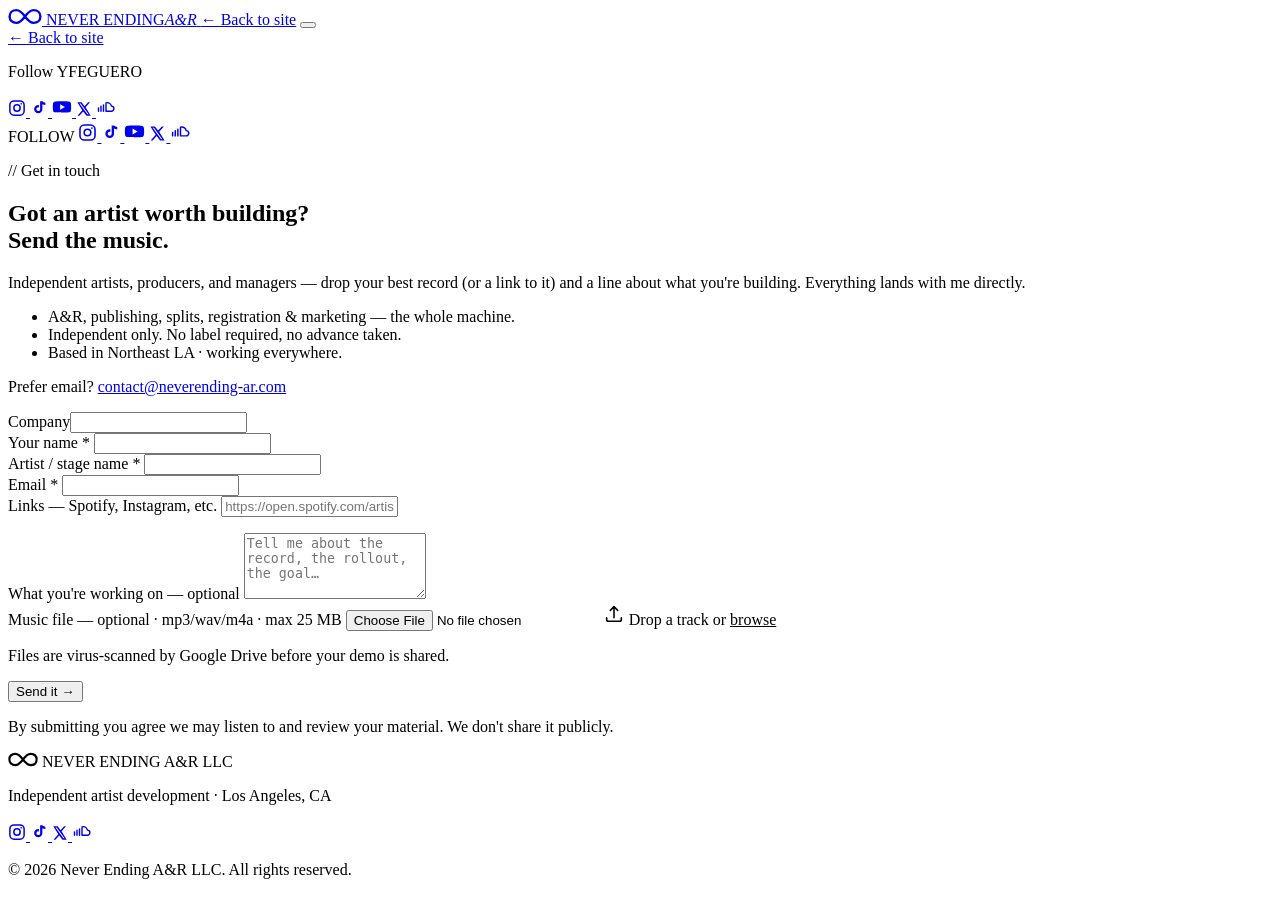
==== contact.html @ 2c5e4f9b "email forward update" ====
<!DOCTYPE html>
<html lang="en">
<head>
<!-- Google tag (gtag.js) -->
<script async src="https://www.googletagmanager.com/gtag/js?id=G-Z8E3VLDGFQ"></script>
<script>
  window.dataLayer = window.dataLayer || [];
  function gtag(){dataLayer.push(arguments);}
  gtag('js', new Date());

  gtag('config', 'G-Z8E3VLDGFQ');
</script>
<meta charset="UTF-8" />
<meta name="viewport" content="width=device-width, initial-scale=1.0" />
<title>Contact — Never Ending A&R · Send your music</title>
<meta name="description" content="Submit your music to Never Ending A&R — independent artist development out of Los Angeles. Upload a demo or drop a link and start a conversation." />
<link rel="icon" href="favicon.svg" type="image/svg+xml" />
<link rel="apple-touch-icon" href="assets/img/apple-touch-icon.png" />
<link rel="canonical" href="https://neverending-ar.com/contact.html" />
<meta property="og:site_name" content="Never Ending A&R" />
<meta property="og:title" content="Contact — Never Ending A&R" />
<meta property="og:description" content="Send your music to Never Ending A&R. Independent artist development, Los Angeles." />
<meta property="og:type" content="website" />
<meta property="og:url" content="https://neverending-ar.com/contact.html" />
<meta property="og:image" content="https://neverending-ar.com/assets/img/og-card.png" />
<meta property="og:image:width" content="1200" />
<meta property="og:image:height" content="630" />
<meta property="og:image:alt" content="Never Ending A&R — Independent artists. Major-label numbers." />
<meta name="twitter:card" content="summary_large_image" />
<meta name="twitter:image" content="https://neverending-ar.com/assets/img/og-card.png" />
<meta name="robots" content="index,follow" />
<link rel="preconnect" href="https://fonts.googleapis.com" />
<link rel="preconnect" href="https://fonts.gstatic.com" crossorigin />
<link href="https://fonts.googleapis.com/css2?family=Fraunces:ital,opsz,wght@0,9..144,400;0,9..144,600;0,9..144,900;1,9..144,500;1,9..144,900&family=Archivo:wght@400;500;600;700&family=Space+Mono:wght@400;700&display=swap" rel="stylesheet" />
<link rel="stylesheet" href="styles.css" />
</head>
<body>

<div class="grain" aria-hidden="true"></div>
<div class="glow" aria-hidden="true"></div>

<!-- NAV -->
<header class="nav" id="top">
  <a class="brand" href="index.html" aria-label="Never Ending home">
    <span class="brand-mark" aria-hidden="true">
      <svg viewBox="0 0 64 32" width="34" height="17"><path d="M16 28C8.3 28 3 23.6 3 16S8.3 4 16 4c6 0 9.6 3.4 16 12 6.4 8.6 10 12 16 12 7.7 0 13-4.4 13-12S55.7 4 48 4c-6 0-9.6 3.4-16 12-6.4 8.6-10 12-16 12Z" fill="none" stroke="currentColor" stroke-width="4.5" stroke-linecap="round"/></svg>
    </span>
    <span class="brand-text">NEVER ENDING<em>A&amp;R</em></span>
  </a>
  <a class="btn btn-ghost nav-cta" href="index.html">← Back to site</a>
  <button class="nav-toggle" id="navToggle" aria-label="Open menu" aria-expanded="false" aria-controls="mobileMenu">
    <span></span><span></span><span></span>
  </button>
</header>

<!-- MOBILE MENU -->
<div class="mobile-menu" id="mobileMenu" aria-hidden="true">
  <a class="btn btn-gold mm-cta" href="index.html">← Back to site</a>
  <p class="mm-follow-label">Follow YFEGUERO</p>
  <div class="socials mm-socials" aria-label="YFEGUERO on social">
    <a class="social" href="https://instagram.com/youngflyess" target="_blank" rel="noopener" aria-label="Instagram — @youngflyess">
      <svg viewBox="0 0 24 24" width="18" height="18" fill="none" stroke="currentColor" stroke-width="2" aria-hidden="true"><rect x="2.5" y="2.5" width="19" height="19" rx="5.5"/><circle cx="12" cy="12" r="4.2"/><circle cx="17.6" cy="6.4" r="1.1" fill="currentColor" stroke="none"/></svg>
    </a>
    <a class="social" href="https://tiktok.com/@youngflyess" target="_blank" rel="noopener" aria-label="TikTok — @youngflyess">
      <svg viewBox="0 0 24 24" width="18" height="18" fill="currentColor" aria-hidden="true"><path d="M16.5 3a5.6 5.6 0 0 0 4 1.9V8.1a8.8 8.8 0 0 1-4-1.05v6.45a5.5 5.5 0 1 1-5.5-5.5c.3 0 .6.02.9.07v3.12a2.5 2.5 0 1 0 1.6 2.33V3h3Z"/></svg>
    </a>
    <a class="social" href="https://www.youtube.com/@YFEGUERO?sub_confirmation=1" target="_blank" rel="noopener" aria-label="YouTube">
      <svg viewBox="0 0 24 24" width="20" height="20" fill="currentColor" aria-hidden="true"><path d="M23 12s0-3.2-.4-4.7a2.5 2.5 0 0 0-1.7-1.7C19.4 5.2 12 5.2 12 5.2s-7.4 0-8.9.4A2.5 2.5 0 0 0 1.4 7.3C1 8.8 1 12 1 12s0 3.2.4 4.7a2.5 2.5 0 0 0 1.7 1.7c1.5.4 8.9.4 8.9.4s7.4 0 8.9-.4a2.5 2.5 0 0 0 1.7-1.7C23 15.2 23 12 23 12ZM9.8 15.3V8.7l5.7 3.3-5.7 3.3Z"/></svg>
    </a>
    <a class="social" href="https://x.com/YoungFlyEss" target="_blank" rel="noopener" aria-label="X — @YoungFlyEss">
      <svg viewBox="0 0 24 24" width="16" height="16" fill="currentColor" aria-hidden="true"><path d="M18.2 2H21l-6.6 7.5L22 22h-6.3l-4.9-6.4L5.1 22H2.3l7.1-8.1L2 2h6.4l4.4 5.9L18.2 2Zm-1.1 18h1.7L7 3.8H5.2L17.1 20Z"/></svg>
    </a>
    <a class="social" href="https://on.soundcloud.com/bAfDRpKDaygoxPuud" target="_blank" rel="noopener" aria-label="SoundCloud">
      <svg viewBox="0 0 24 24" width="20" height="20" fill="none" stroke="currentColor" stroke-width="1.7" stroke-linecap="round" stroke-linejoin="round" aria-hidden="true"><path d="M3 13v4M6 11v6M9 9.5v7.5M12 8v9h6.4a3 3 0 0 0 .1-6 5 5 0 0 0-6.5-4"/></svg>
    </a>
  </div>
</div>

<!-- FLOATING SOCIAL RAIL (wide desktop) -->
<aside class="social-rail" aria-label="Follow YFEGUERO">
  <span class="rail-label">FOLLOW</span>
  <a href="https://instagram.com/youngflyess" target="_blank" rel="noopener" aria-label="Instagram — @youngflyess">
    <svg viewBox="0 0 24 24" width="19" height="19" fill="none" stroke="currentColor" stroke-width="2" aria-hidden="true"><rect x="2.5" y="2.5" width="19" height="19" rx="5.5"/><circle cx="12" cy="12" r="4.2"/><circle cx="17.6" cy="6.4" r="1.1" fill="currentColor" stroke="none"/></svg>
  </a>
  <a href="https://tiktok.com/@youngflyess" target="_blank" rel="noopener" aria-label="TikTok — @youngflyess">
    <svg viewBox="0 0 24 24" width="19" height="19" fill="currentColor" aria-hidden="true"><path d="M16.5 3a5.6 5.6 0 0 0 4 1.9V8.1a8.8 8.8 0 0 1-4-1.05v6.45a5.5 5.5 0 1 1-5.5-5.5c.3 0 .6.02.9.07v3.12a2.5 2.5 0 1 0 1.6 2.33V3h3Z"/></svg>
  </a>
  <a href="https://www.youtube.com/@YFEGUERO?sub_confirmation=1" target="_blank" rel="noopener" aria-label="YouTube">
    <svg viewBox="0 0 24 24" width="21" height="21" fill="currentColor" aria-hidden="true"><path d="M23 12s0-3.2-.4-4.7a2.5 2.5 0 0 0-1.7-1.7C19.4 5.2 12 5.2 12 5.2s-7.4 0-8.9.4A2.5 2.5 0 0 0 1.4 7.3C1 8.8 1 12 1 12s0 3.2.4 4.7a2.5 2.5 0 0 0 1.7 1.7c1.5.4 8.9.4 8.9.4s7.4 0 8.9-.4a2.5 2.5 0 0 0 1.7-1.7C23 15.2 23 12 23 12ZM9.8 15.3V8.7l5.7 3.3-5.7 3.3Z"/></svg>
  </a>
  <a href="https://x.com/YoungFlyEss" target="_blank" rel="noopener" aria-label="X — @YoungFlyEss">
    <svg viewBox="0 0 24 24" width="17" height="17" fill="currentColor" aria-hidden="true"><path d="M18.2 2H21l-6.6 7.5L22 22h-6.3l-4.9-6.4L5.1 22H2.3l7.1-8.1L2 2h6.4l4.4 5.9L18.2 2Zm-1.1 18h1.7L7 3.8H5.2L17.1 20Z"/></svg>
  </a>
  <a href="https://on.soundcloud.com/bAfDRpKDaygoxPuud" target="_blank" rel="noopener" aria-label="SoundCloud">
    <svg viewBox="0 0 24 24" width="21" height="21" fill="none" stroke="currentColor" stroke-width="1.7" stroke-linecap="round" stroke-linejoin="round" aria-hidden="true"><path d="M3 13v4M6 11v6M9 9.5v7.5M12 8v9h6.4a3 3 0 0 0 .1-6 5 5 0 0 0-6.5-4"/></svg>
  </a>
</aside>

<main>
  <section class="section contact-page">
    <div class="contact-layout">

      <!-- LEFT: pitch -->
      <div class="contact-pitch reveal" data-d="0">
        <p class="kicker">// Get in touch</p>
        <h1 class="contact-title">Got an artist worth building?<br /><span class="serif-italic">Send the music.</span></h1>
        <p class="contact-lede">Independent artists, producers, and managers — drop your best record (or a link to it) and a line about what you're building. Everything lands with me directly.</p>
        <ul class="contact-points">
          <li><span class="cp-dot" aria-hidden="true"></span> A&amp;R, publishing, splits, registration &amp; marketing — the whole machine.</li>
          <li><span class="cp-dot" aria-hidden="true"></span> Independent only. No label required, no advance taken.</li>
          <li><span class="cp-dot" aria-hidden="true"></span> Based in Northeast LA · working everywhere.</li>
        </ul>
        <p class="contact-alt">Prefer email? <a href="mailto:contact@neverending-ar.com?subject=Let%27s%20work%20—%20Never%20Ending%20A%26R">contact@neverending-ar.com</a></p>
      </div>

      <!-- RIGHT: form -->
      <div class="contact-card reveal" data-d="1">
        <form id="contactForm" novalidate>
          <!-- honeypot -->
          <div class="hp" aria-hidden="true">
            <label>Company<input type="text" name="company" tabindex="-1" autocomplete="off" /></label>
          </div>

          <div class="field">
            <label for="f-name">Your name <span class="req">*</span></label>
            <input id="f-name" name="name" type="text" autocomplete="name" required />
          </div>

          <div class="field">
            <label for="f-artist">Artist / stage name <span class="req">*</span></label>
            <input id="f-artist" name="artist" type="text" required />
          </div>

          <div class="field">
            <label for="f-email">Email <span class="req">*</span></label>
            <input id="f-email" name="email" type="email" autocomplete="email" required />
          </div>

          <div class="field">
            <label for="f-links">Links <span class="opt">— Spotify, Instagram, etc.</span></label>
            <input id="f-links" name="links" type="text" inputmode="url" placeholder="https://open.spotify.com/artist/…" />
            <p class="field-note" id="links-note"></p>
          </div>

          <div class="field">
            <label for="f-message">What you're working on <span class="opt">— optional</span></label>
            <textarea id="f-message" name="message" rows="4" placeholder="Tell me about the record, the rollout, the goal…"></textarea>
          </div>

          <div class="field">
            <label for="f-file">Music file <span class="opt">— optional · mp3/wav/m4a · max 25 MB</span></label>
            <label class="dropzone" id="dropzone" for="f-file">
              <input id="f-file" name="file" type="file" accept=".mp3,.wav,.m4a,audio/mpeg,audio/wav,audio/x-wav,audio/mp4,audio/x-m4a" />
              <span class="dz-icon" aria-hidden="true">
                <svg viewBox="0 0 24 24" width="22" height="22" fill="none" stroke="currentColor" stroke-width="1.7" stroke-linecap="round" stroke-linejoin="round"><path d="M12 16V4m0 0 4 4m-4-4-4 4"/><path d="M4 16v2a2 2 0 0 0 2 2h12a2 2 0 0 0 2-2v-2"/></svg>
              </span>
              <span class="dz-text" id="dz-text">Drop a track or <u>browse</u></span>
            </label>
            <p class="field-note" id="file-note">Files are virus-scanned by Google Drive before your demo is shared.</p>
          </div>

          <button class="btn btn-gold btn-lg form-submit" type="submit" id="submitBtn">Send it →</button>

          <p class="form-status" id="formStatus" role="status" aria-live="polite"></p>
          <p class="form-fine">By submitting you agree we may listen to and review your material. We don't share it publicly.</p>
        </form>
      </div>

    </div>
  </section>
</main>

<footer class="footer">
  <div class="foot-brand">
    <span class="brand-mark" aria-hidden="true">
      <svg viewBox="0 0 64 32" width="30" height="15"><path d="M16 28C8.3 28 3 23.6 3 16S8.3 4 16 4c6 0 9.6 3.4 16 12 6.4 8.6 10 12 16 12 7.7 0 13-4.4 13-12S55.7 4 48 4c-6 0-9.6 3.4-16 12-6.4 8.6-10 12-16 12Z" fill="none" stroke="currentColor" stroke-width="4.5" stroke-linecap="round"/></svg>
    </span>
    NEVER ENDING A&amp;R LLC
  </div>
  <p class="foot-meta">Independent artist development · Los Angeles, CA</p>
  <div class="socials" aria-label="YFEGUERO on social">
    <a class="social" href="https://instagram.com/youngflyess" target="_blank" rel="noopener" aria-label="Instagram — @youngflyess">
      <svg viewBox="0 0 24 24" width="18" height="18" fill="none" stroke="currentColor" stroke-width="2" aria-hidden="true"><rect x="2.5" y="2.5" width="19" height="19" rx="5.5"/><circle cx="12" cy="12" r="4.2"/><circle cx="17.6" cy="6.4" r="1.1" fill="currentColor" stroke="none"/></svg>
    </a>
    <a class="social" href="https://tiktok.com/@youngflyess" target="_blank" rel="noopener" aria-label="TikTok — @youngflyess">
      <svg viewBox="0 0 24 24" width="18" height="18" fill="currentColor" aria-hidden="true"><path d="M16.5 3a5.6 5.6 0 0 0 4 1.9V8.1a8.8 8.8 0 0 1-4-1.05v6.45a5.5 5.5 0 1 1-5.5-5.5c.3 0 .6.02.9.07v3.12a2.5 2.5 0 1 0 1.6 2.33V3h3Z"/></svg>
    </a>
    <a class="social" href="https://x.com/YoungFlyEss" target="_blank" rel="noopener" aria-label="X — @YoungFlyEss">
      <svg viewBox="0 0 24 24" width="16" height="16" fill="currentColor" aria-hidden="true"><path d="M18.2 2H21l-6.6 7.5L22 22h-6.3l-4.9-6.4L5.1 22H2.3l7.1-8.1L2 2h6.4l4.4 5.9L18.2 2Zm-1.1 18h1.7L7 3.8H5.2L17.1 20Z"/></svg>
    </a>
    <a class="social" href="https://on.soundcloud.com/bAfDRpKDaygoxPuud" target="_blank" rel="noopener" aria-label="SoundCloud">
      <svg viewBox="0 0 24 24" width="20" height="20" fill="none" stroke="currentColor" stroke-width="1.7" stroke-linecap="round" stroke-linejoin="round" aria-hidden="true"><path d="M3 13v4M6 11v6M9 9.5v7.5M12 8v9h6.4a3 3 0 0 0 .1-6 5 5 0 0 0-6.5-4"/></svg>
    </a>
  </div>
  <p class="foot-copy">© 2026 Never Ending A&amp;R LLC. All rights reserved.</p>
</footer>

<script src="app.js"></script>
</body>
</html>
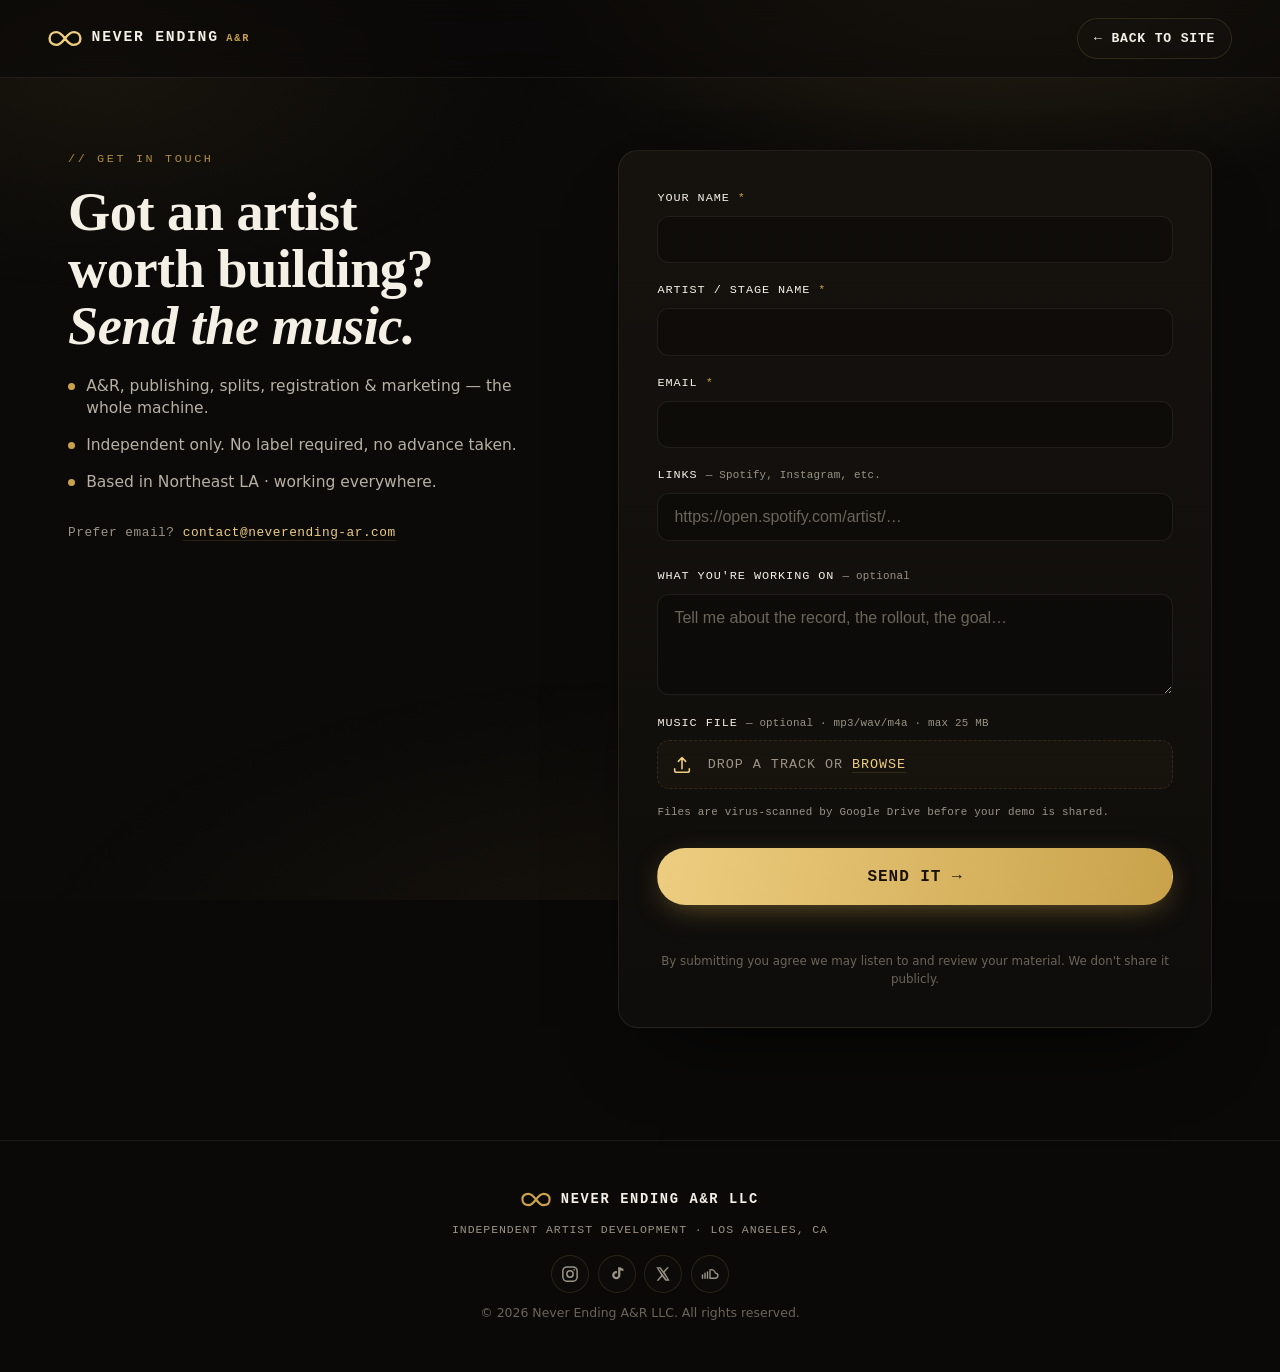
==== commit 00d6a4f5: "bug fix" ====
--- a/contact.html
+++ b/contact.html
@@ -104,7 +104,6 @@
       <div class="contact-pitch reveal" data-d="0">
         <p class="kicker">// Get in touch</p>
         <h1 class="contact-title">Got an artist worth building?<br /><span class="serif-italic">Send the music.</span></h1>
-        <p class="contact-lede">Independent artists, producers, and managers — drop your best record (or a link to it) and a line about what you're building. Everything lands with me directly.</p>
         <ul class="contact-points">
           <li><span class="cp-dot" aria-hidden="true"></span> A&amp;R, publishing, splits, registration &amp; marketing — the whole machine.</li>
           <li><span class="cp-dot" aria-hidden="true"></span> Independent only. No label required, no advance taken.</li>
--- a/styles.css
+++ b/styles.css
@@ -0,0 +1,578 @@
+/* ============================================================
+   NEVER ENDING A&R — "After-hours / the receipts"
+   Fraunces (editorial serif) · Archivo (grotesque) · Space Mono (data)
+   ============================================================ */
+
+:root{
+  --bg:#0a0908;
+  --bg-2:#0f0d0b;
+  --panel:#15120e;
+  --panel-2:#1b1712;
+  --ink:#f5f0e6;
+  --muted:#9c948684;
+  --muted-2:#9b9384;
+  --gold:#c9a24b;
+  --gold-bright:#edcd80;
+  --gold-deep:#8a6d2e;
+  --chrome:#cfd4da;
+  --line:rgba(201,162,75,.16);
+  --line-2:rgba(245,240,230,.08);
+  --green:#1db954;
+  --maxw:1240px;
+  --ease:cubic-bezier(.2,.7,.2,1);
+}
+
+*{box-sizing:border-box;margin:0;padding:0}
+html{scroll-behavior:smooth}
+body{
+  background:var(--bg);
+  color:var(--ink);
+  font-family:"Archivo",system-ui,sans-serif;
+  font-size:17px;
+  line-height:1.6;
+  -webkit-font-smoothing:antialiased;
+  overflow-x:hidden;
+  position:relative;
+}
+img{display:block;max-width:100%}
+a{color:inherit;text-decoration:none}
+
+/* ---- Atmosphere ---- */
+.grain{
+  position:fixed;inset:0;z-index:1;pointer-events:none;opacity:.05;mix-blend-mode:overlay;
+  background-image:url("data:image/svg+xml,%3Csvg xmlns='http://www.w3.org/2000/svg' width='120' height='120'%3E%3Cfilter id='n'%3E%3CfeTurbulence type='fractalNoise' baseFrequency='.9' numOctaves='2'/%3E%3C/filter%3E%3Crect width='100%25' height='100%25' filter='url(%23n)'/%3E%3C/svg%3E");
+}
+.glow{
+  position:fixed;inset:0;z-index:0;pointer-events:none;
+  background:
+    radial-gradient(60% 40% at 78% -5%, rgba(201,162,75,.16), transparent 70%),
+    radial-gradient(50% 35% at 8% 8%, rgba(201,162,75,.07), transparent 70%),
+    radial-gradient(70% 50% at 50% 110%, rgba(138,109,46,.10), transparent 70%);
+}
+main,.nav,.footer,.marquee{position:relative;z-index:2}
+
+/* ---- Typography helpers ---- */
+.serif-italic{font-family:"Fraunces",serif;font-style:italic;font-weight:900}
+.kicker{font-family:"Space Mono",monospace;font-size:.74rem;letter-spacing:.22em;text-transform:uppercase;color:var(--gold);opacity:.85}
+
+/* ---- Buttons ---- */
+.btn{
+  display:inline-flex;align-items:center;gap:.5em;
+  font-family:"Space Mono",monospace;font-size:.82rem;letter-spacing:.06em;text-transform:uppercase;font-weight:700;
+  padding:.95em 1.5em;border-radius:100px;border:1px solid transparent;
+  transition:transform .35s var(--ease),background .35s,color .35s,border-color .35s,box-shadow .35s;
+  cursor:pointer;white-space:nowrap;
+}
+.btn-gold{
+  background:linear-gradient(100deg,var(--gold-bright),var(--gold));
+  color:#1a1305;box-shadow:0 8px 30px -10px rgba(201,162,75,.6);
+}
+.btn-gold:hover{transform:translateY(-3px);box-shadow:0 14px 40px -10px rgba(201,162,75,.75)}
+.btn-ghost{border-color:var(--line);color:var(--ink);background:rgba(255,255,255,.012)}
+.btn-ghost:hover{border-color:var(--gold);color:var(--gold-bright);transform:translateY(-3px)}
+.btn-lg{font-size:1rem;padding:1.15em 2em}
+
+/* ---- NAV ---- */
+.nav{
+  position:sticky;top:0;z-index:100;
+  display:flex;align-items:center;justify-content:space-between;gap:1rem;
+  padding:1.1rem clamp(1.2rem,4vw,3rem);
+  background:rgba(10,9,8,.55);backdrop-filter:blur(14px);
+  border-bottom:1px solid var(--line-2);
+}
+.brand{display:flex;align-items:center;gap:.6rem;color:var(--ink)}
+.brand-mark{color:var(--gold-bright);display:flex}
+.brand-text{font-family:"Space Mono",monospace;font-weight:700;letter-spacing:.12em;font-size:.92rem;display:flex;align-items:baseline;gap:.5em}
+.brand-text em{font-style:normal;color:var(--gold);font-size:.7em;letter-spacing:.18em}
+.nav-cta{padding:.7em 1.2em}
+
+/* ---- HERO ---- */
+.hero{
+  max-width:var(--maxw);margin:0 auto;
+  padding:clamp(3rem,8vw,6.5rem) clamp(1.2rem,4vw,3rem) clamp(2rem,5vw,4rem);
+  display:grid;grid-template-columns:1.15fr .85fr;gap:clamp(2rem,5vw,4rem);align-items:center;
+}
+.hero-copy{max-width:560px}
+.hero h1{
+  font-family:"Fraunces",serif;font-weight:900;line-height:.96;letter-spacing:-.02em;
+  font-size:clamp(2.9rem,7vw,5.2rem);margin:.4rem 0 1.3rem;text-wrap:balance;
+}
+.hero-cta{display:flex;gap:.8rem;flex-wrap:wrap;margin-bottom:2.6rem}
+.hero-stats{display:flex;gap:2.2rem;flex-wrap:wrap;padding-top:1.8rem;border-top:1px solid var(--line-2)}
+.hero-stats dt{font-family:"Fraunces",serif;font-weight:900;font-size:2rem;color:var(--gold-bright);line-height:1}
+.hero-stats dd{font-family:"Space Mono",monospace;font-size:.68rem;letter-spacing:.1em;text-transform:uppercase;color:var(--muted-2);margin-top:.5rem}
+
+.hero-media{justify-self:end;width:100%}
+.hero-frame{
+  position:relative;border-radius:18px;overflow:hidden;
+  border:1px solid var(--line);
+  box-shadow:0 40px 80px -30px rgba(0,0,0,.8), inset 0 0 0 1px rgba(255,255,255,.03);
+  aspect-ratio:3/3.6;
+}
+.hero-frame img{width:100%;height:100%;object-fit:cover;object-position:center 18%;filter:saturate(1.02) contrast(1.03)}
+.hero-frame::after{content:"";position:absolute;inset:0;background:linear-gradient(180deg,transparent 55%,rgba(10,9,8,.55))}
+.frame-tag{
+  position:absolute;left:14px;top:14px;z-index:2;
+  font-family:"Space Mono",monospace;font-size:.62rem;letter-spacing:.18em;
+  padding:.4em .8em;border-radius:100px;background:rgba(10,9,8,.6);border:1px solid var(--line);color:var(--gold-bright);
+  backdrop-filter:blur(6px);
+}
+.plaque-badge{
+  position:absolute;right:16px;bottom:16px;z-index:2;
+  display:flex;align-items:center;gap:.6rem;
+  padding:.6rem .9rem;border-radius:14px;
+  background:linear-gradient(135deg,rgba(237,205,128,.95),rgba(201,162,75,.9));
+  color:#1a1305;box-shadow:0 14px 30px -12px rgba(0,0,0,.7);
+}
+.pb-num{font-family:"Fraunces",serif;font-weight:900;font-size:1.8rem;line-height:1}
+.pb-label{font-family:"Space Mono",monospace;font-size:.56rem;letter-spacing:.12em;text-transform:uppercase;line-height:1.25}
+
+/* ---- MARQUEE ---- */
+.marquee{
+  border-top:1px solid var(--line-2);border-bottom:1px solid var(--line-2);
+  padding:1.1rem 0;overflow:hidden;white-space:nowrap;
+  background:linear-gradient(90deg,rgba(201,162,75,.05),transparent 30%,transparent 70%,rgba(201,162,75,.05));
+}
+.marquee-track{display:inline-flex;align-items:center;gap:2rem;animation:scroll 32s linear infinite}
+.marquee-track span{font-family:"Fraunces",serif;font-style:italic;font-weight:500;font-size:clamp(1.4rem,3vw,2.2rem);color:var(--ink)}
+.marquee-track i{color:var(--gold);font-style:normal;font-size:1rem}
+@keyframes scroll{to{transform:translateX(-50%)}}
+
+/* ---- SECTION SHELL ---- */
+.section{max-width:var(--maxw);margin:0 auto;padding:clamp(4rem,9vw,7rem) clamp(1.2rem,4vw,3rem)}
+.section-head{max-width:780px;margin-bottom:clamp(2.4rem,5vw,3.6rem)}
+.section-head h2{
+  font-family:"Fraunces",serif;font-weight:600;line-height:1.04;letter-spacing:-.01em;
+  font-size:clamp(1.9rem,4.4vw,3.2rem);text-wrap:balance;
+}
+
+/* ---- CARDS ---- */
+.cards{display:grid;grid-template-columns:repeat(5,1fr);gap:1rem}
+.card{
+  position:relative;padding:1.6rem 1.4rem;border-radius:16px;
+  background:linear-gradient(180deg,var(--panel),var(--bg-2));
+  border:1px solid var(--line-2);overflow:hidden;
+  transition:transform .4s var(--ease),border-color .4s;
+}
+.card::before{content:"";position:absolute;inset:0;border-radius:16px;padding:1px;
+  background:linear-gradient(140deg,rgba(201,162,75,.4),transparent 40%);
+  -webkit-mask:linear-gradient(#000 0 0) content-box,linear-gradient(#000 0 0);-webkit-mask-composite:xor;mask-composite:exclude;
+  opacity:0;transition:opacity .4s}
+.card:hover{transform:translateY(-5px);border-color:transparent}
+.card:hover::before{opacity:1}
+.card-ic{width:30px;height:30px;color:var(--gold-bright);display:block}
+.card h3{font-family:"Fraunces",serif;font-weight:600;font-size:1.25rem;margin-top:1rem;line-height:1.15}
+
+/* ---- CASE STUDY ---- */
+.case-grid{display:grid;grid-template-columns:1fr 1fr;gap:clamp(.8rem,2vw,1.2rem);margin-bottom:1rem}
+.press-feature{display:flex;flex-direction:column;gap:.35rem;position:relative;
+  margin:.4rem 0 1.4rem;padding:1rem 2.6rem 1rem 1.1rem;border-radius:12px;
+  border:1px solid var(--line);border-left:3px solid var(--gold);background:rgba(201,162,75,.05);
+  transition:background .35s,border-color .35s,transform .35s var(--ease)}
+.press-feature:hover{background:rgba(201,162,75,.1);transform:translateY(-2px)}
+.pf-label{font-family:"Space Mono",monospace;font-size:.64rem;letter-spacing:.13em;text-transform:uppercase;color:var(--gold)}
+.pf-title{font-family:"Fraunces",serif;font-style:italic;font-weight:500;font-size:1.05rem;color:var(--ink);line-height:1.32}
+.pf-go{position:absolute;right:1rem;top:1rem;color:var(--gold-bright);font-size:1.05rem;transition:transform .35s var(--ease)}
+.press-feature:hover .pf-go{transform:translate(2px,-2px)}
+.case-portrait{border-radius:16px;overflow:hidden;border:1px solid var(--line);box-shadow:0 30px 60px -28px rgba(0,0,0,.8)}
+.case-portrait img{width:100%;aspect-ratio:4/5;object-fit:cover;object-position:center 25%;cursor:zoom-in}
+.case .press-feature{margin-bottom:clamp(2.5rem,5vw,4rem)}
+
+
+/* ---- TRACKS ---- */
+.track-list{list-style:none}
+.track-list li{border-bottom:1px solid var(--line-2)}
+.t-row{
+  display:grid;grid-template-columns:34px 1.3fr 2fr auto 30px;align-items:center;gap:1rem;width:100%;
+  padding:1.05rem .4rem;border:0;border-radius:10px;background:none;color:inherit;font:inherit;text-align:left;
+  cursor:pointer;transition:background .25s;-webkit-tap-highlight-color:transparent;
+}
+.t-row:hover,.t-row[aria-expanded="true"]{background:rgba(245,240,230,.04)}
+.t-row:focus-visible{outline:2px solid var(--gold);outline-offset:2px}
+.t-play{width:30px;height:30px;border-radius:50%;display:flex;align-items:center;justify-content:center;
+  border:1px solid var(--line);color:var(--gold-bright);transition:background .25s,color .25s,transform .25s var(--ease)}
+.t-row:hover .t-play{transform:scale(1.08)}
+.t-row[aria-expanded="true"] .t-play{background:var(--gold-bright);color:#1a1408;border-color:transparent}
+.t-play .i-close,.t-row[aria-expanded="true"] .t-play .i-play{display:none}
+.t-row[aria-expanded="true"] .t-play .i-close{display:inline}
+.t-row[aria-expanded="true"] .t-rank{color:var(--gold-bright)}
+/* inline player: slides open under its row, one at a time */
+.t-player{display:grid;grid-template-rows:0fr;transition:grid-template-rows .35s var(--ease)}
+.t-player.open{grid-template-rows:1fr}
+.t-player > div{overflow:hidden}
+.t-player iframe{display:block;width:100%;height:80px;border:0;border-radius:12px;margin:.2rem 0 1rem}
+.t-rank{font-family:"Space Mono",monospace;color:var(--gold);font-size:.82rem}
+.t-name{font-family:"Fraunces",serif;font-size:1.2rem;font-weight:600;display:flex;align-items:center;gap:.6rem;flex-wrap:wrap}
+.t-tag{font-family:"Space Mono",monospace;font-style:normal;font-size:.58rem;letter-spacing:.08em;text-transform:uppercase;
+  color:var(--gold-bright);border:1px solid var(--line);padding:.22em .6em;border-radius:100px}
+.t-bar{height:7px;border-radius:100px;background:rgba(255,255,255,.05);overflow:hidden}
+.t-bar i{display:block;height:100%;width:0;border-radius:100px;
+  background:linear-gradient(90deg,var(--gold-deep),var(--gold-bright));
+  transition:width 1.4s var(--ease)}
+.t-num{font-family:"Space Mono",monospace;font-size:.95rem;color:var(--ink);text-align:right;min-width:96px}
+
+/* ---- PROOF ---- */
+.proof-grid{display:grid;grid-template-columns:1fr 1fr;gap:1.2rem}
+.receipt{
+  background:var(--panel);border:1px solid var(--line-2);border-radius:16px;padding:1rem;overflow:hidden;
+  transition:transform .4s var(--ease),border-color .4s;
+}
+.receipt:hover{transform:translateY(-4px);border-color:var(--line)}
+.receipt img{width:100%;border-radius:10px;border:1px solid var(--line-2)}
+
+/* ---- LISTEN ---- */
+.players{display:grid;grid-template-columns:repeat(2,1fr);gap:1.2rem;align-items:start}
+.player{background:var(--panel);border:1px solid var(--line-2);border-radius:18px;padding:1.2rem}
+.player-h{font-family:"Space Mono",monospace;font-size:.82rem;letter-spacing:.1em;text-transform:uppercase;
+  display:flex;align-items:center;gap:.6rem;margin-bottom:1rem;color:var(--ink)}
+.dot{width:10px;height:10px;border-radius:50%}
+.dot-sp{background:var(--green)}.dot-am{background:#fa57c1}
+.player-link{display:inline-block;margin-top:.8rem;font-family:"Space Mono",monospace;font-size:.74rem;color:var(--gold);letter-spacing:.06em}
+.player-link:hover{color:var(--gold-bright)}
+
+/* ---- TEAM ---- */
+.team-grid{display:grid;grid-template-columns:repeat(3,1fr);gap:1rem}
+.member{padding:2rem 1.7rem;border-radius:16px;background:linear-gradient(180deg,var(--panel),var(--bg-2));border:1px solid var(--line-2);transition:border-color .4s,transform .4s var(--ease)}
+.member:hover{border-color:var(--line);transform:translateY(-4px)}
+.m-media{aspect-ratio:16/10;border-radius:12px;overflow:hidden;margin-bottom:1.3rem;border:1px solid var(--line-2)}
+.m-media img{width:100%;height:100%;object-fit:cover;object-position:center 30%}
+.m-mark{display:flex;align-items:center;justify-content:center;color:var(--gold-bright);
+  background:radial-gradient(120% 90% at 50% 40%,rgba(201,162,75,.18),var(--bg-2) 70%)}
+.m-mono{font-family:"Fraunces",serif;font-weight:900;font-size:3.4rem;letter-spacing:.02em;line-height:1}
+.m-role{font-family:"Space Mono",monospace;font-size:.66rem;letter-spacing:.14em;text-transform:uppercase;color:var(--gold)}
+.member h3{font-family:"Fraunces",serif;font-weight:900;font-size:1.7rem;margin:.5rem 0 .8rem}
+.m-link{font-family:"Space Mono",monospace;font-size:.8rem;color:var(--gold-bright);border-bottom:1px solid var(--line)}
+.member-artist{background:linear-gradient(140deg,rgba(201,162,75,.1),var(--bg-2))}
+
+/* ---- SOCIALS ---- */
+.socials{display:flex;align-items:center;gap:.55rem;margin-top:1.2rem}
+.footer .socials{justify-content:center;margin-top:.4rem}
+.social{
+  display:flex;align-items:center;justify-content:center;
+  width:38px;height:38px;border-radius:50%;
+  border:1px solid var(--line);color:var(--muted-2);background:rgba(255,255,255,.012);
+  transition:color .3s,border-color .3s,background .3s,transform .3s var(--ease);
+}
+.social:hover{color:var(--gold-bright);border-color:var(--gold);background:rgba(201,162,75,.07);transform:translateY(-3px)}
+
+/* ---- CONTACT PAGE / FORM ---- */
+.contact-page{padding-top:clamp(2.5rem,6vw,4.5rem)}
+.contact-layout{display:grid;grid-template-columns:.9fr 1.1fr;gap:clamp(2rem,5vw,4rem);align-items:start}
+.contact-pitch{position:sticky;top:96px}
+.contact-title{font-family:"Fraunces",serif;font-weight:600;line-height:1.04;letter-spacing:-.01em;
+  font-size:clamp(2.1rem,4.6vw,3.4rem);margin:1rem 0 1.3rem;text-wrap:balance}
+.contact-lede{color:#cbc3b4;font-size:1.06rem;margin-bottom:1.8rem;max-width:42ch}
+.contact-points{list-style:none;display:flex;flex-direction:column;gap:.9rem;margin-bottom:1.8rem}
+.contact-points li{display:flex;gap:.7rem;align-items:baseline;color:#b8b0a2;font-size:.97rem;line-height:1.45}
+.cp-dot{flex:none;width:7px;height:7px;border-radius:50%;background:var(--gold);transform:translateY(-1px)}
+.contact-alt{font-family:"Space Mono",monospace;font-size:.8rem;letter-spacing:.04em;color:var(--muted-2)}
+.contact-alt a{color:var(--gold-bright);border-bottom:1px solid var(--line)}
+
+.contact-card{
+  background:linear-gradient(180deg,var(--panel),var(--bg-2));
+  border:1px solid var(--line-2);border-radius:20px;
+  padding:clamp(1.5rem,3vw,2.4rem);
+  box-shadow:0 40px 80px -40px rgba(0,0,0,.8);
+}
+.hp{position:absolute;left:-9999px;width:1px;height:1px;overflow:hidden}
+
+.field{display:flex;flex-direction:column;margin-bottom:1.15rem}
+.field label{font-family:"Space Mono",monospace;font-size:.74rem;letter-spacing:.08em;text-transform:uppercase;
+  color:var(--ink);margin-bottom:.5rem}
+.field .req{color:var(--gold)}
+.field .opt{color:var(--muted-2);text-transform:none;letter-spacing:.02em;font-size:.92em}
+.field input,.field textarea{
+  font-family:"Archivo",sans-serif;font-size:1rem;color:var(--ink);
+  background:rgba(0,0,0,.25);border:1px solid var(--line-2);border-radius:12px;
+  padding:.85em 1em;width:100%;transition:border-color .3s,box-shadow .3s,background .3s;
+}
+.field textarea{resize:vertical;min-height:96px}
+.field input::placeholder,.field textarea::placeholder{color:#6b6458}
+.field input:focus,.field textarea:focus{outline:none;border-color:var(--gold);background:rgba(0,0,0,.35);
+  box-shadow:0 0 0 3px rgba(201,162,75,.12)}
+.field input.invalid,.field textarea.invalid{border-color:#c0584b;box-shadow:0 0 0 3px rgba(192,88,75,.14)}
+.field-note{font-family:"Space Mono",monospace;font-size:.68rem;letter-spacing:.02em;color:var(--muted-2);
+  margin-top:.5rem;line-height:1.4}
+.field-note.warn{color:#e0a04b}
+.field-note.bad{color:#d9756a}
+
+/* file dropzone */
+.dropzone{position:relative;display:flex;align-items:center;gap:.9rem;cursor:pointer;
+  border:1px dashed var(--line);border-radius:12px;padding:1.05em 1.1em;
+  background:rgba(201,162,75,.03);transition:border-color .3s,background .3s,color .3s}
+.dropzone:hover,.dropzone.drag{border-color:var(--gold);background:rgba(201,162,75,.07)}
+.dropzone input[type=file]{position:absolute;inset:0;opacity:0;cursor:pointer}
+.dz-icon{flex:none;color:var(--gold-bright);display:flex}
+.dz-text{font-family:"Space Mono",monospace;font-size:.84rem;color:var(--muted-2)}
+.dz-text u{color:var(--gold-bright);text-decoration:none;border-bottom:1px solid var(--line)}
+.dropzone.has-file{border-style:solid;border-color:var(--gold)}
+.dropzone.has-file .dz-text{color:var(--ink)}
+
+.form-submit{width:100%;justify-content:center;margin-top:.6rem}
+.form-submit[disabled]{opacity:.6;pointer-events:none}
+.form-status{font-family:"Space Mono",monospace;font-size:.82rem;letter-spacing:.02em;
+  margin-top:1rem;min-height:1.2em;text-align:center}
+.form-status.ok{color:var(--gold-bright)}
+.form-status.err{color:#d9756a}
+.form-fine{font-size:.74rem;color:#6b6458;margin-top:1rem;text-align:center;line-height:1.5}
+
+@media(max-width:900px){
+  .contact-layout{grid-template-columns:1fr;gap:2.2rem}
+  .contact-pitch{position:static}
+}
+
+/* ---- CONTACT ---- */
+.contact{text-align:center}
+.contact-inner{max-width:680px;margin:0 auto}
+.contact-h{font-family:"Fraunces",serif;font-weight:600;font-size:clamp(2.4rem,6vw,4.2rem);line-height:1.02;margin:1rem 0 1.4rem;text-wrap:balance}
+
+/* ---- FOOTER ---- */
+.footer{border-top:1px solid var(--line-2);padding:3rem clamp(1.2rem,4vw,3rem);text-align:center;display:flex;flex-direction:column;gap:.6rem;align-items:center}
+.foot-brand{display:flex;align-items:center;gap:.6rem;font-family:"Space Mono",monospace;font-weight:700;letter-spacing:.12em;color:var(--ink);font-size:.86rem}
+.foot-brand .brand-mark{color:var(--gold)}
+.foot-meta{font-family:"Space Mono",monospace;font-size:.72rem;letter-spacing:.08em;color:var(--muted-2);text-transform:uppercase}
+.foot-copy{font-size:.78rem;color:#6b6458}
+
+/* ---- REVEAL ANIMATION ---- */
+.reveal{opacity:0;transform:translateY(24px);transition:opacity .9s var(--ease),transform .9s var(--ease)}
+.reveal.in{opacity:1;transform:none}
+.section-head,.card,.receipt,.member,.player,.case-portrait,.follow-media,.follow-btn{opacity:0;transform:translateY(28px);transition:opacity .8s var(--ease),transform .8s var(--ease)}
+.in-view{opacity:1!important;transform:none!important}
+
+/* ---- MOBILE NAV (hamburger) ---- */
+.nav-toggle{
+  display:none;flex-direction:column;justify-content:center;gap:5px;
+  width:42px;height:42px;padding:0 9px;cursor:pointer;
+  border:1px solid var(--line);border-radius:10px;background:rgba(255,255,255,.012);
+}
+.nav-toggle span{display:block;height:2px;width:100%;background:var(--ink);border-radius:2px;
+  transition:transform .3s var(--ease),opacity .25s}
+.nav-toggle.open span:nth-child(1){transform:translateY(7px) rotate(45deg)}
+.nav-toggle.open span:nth-child(2){opacity:0}
+.nav-toggle.open span:nth-child(3){transform:translateY(-7px) rotate(-45deg)}
+
+.mobile-menu{
+  position:fixed;inset:0;z-index:90;
+  display:flex;flex-direction:column;justify-content:center;gap:.6rem;
+  padding:5.5rem clamp(1.5rem,7vw,3rem) 2.5rem;
+  background:rgba(10,9,8,.97);backdrop-filter:blur(12px);
+  opacity:0;visibility:hidden;transform:translateY(-10px);
+  transition:opacity .3s,transform .35s var(--ease),visibility .3s;
+}
+.mobile-menu.open{opacity:1;visibility:visible;transform:none}
+.mm-cta{width:100%;justify-content:center;margin-top:1.3rem}
+.mm-follow-label{font-family:"Space Mono",monospace;font-size:.7rem;letter-spacing:.16em;
+  text-transform:uppercase;color:var(--muted-2);text-align:center;margin-top:1.8rem}
+.mm-socials{justify-content:center;margin-top:.9rem}
+body.menu-open{overflow:hidden}
+
+/* ---- FLOATING SOCIAL RAIL ---- */
+.social-rail{
+  position:fixed;right:0;top:50%;transform:translateY(-50%);z-index:40;
+  display:none;flex-direction:column;align-items:center;gap:.4rem;
+  padding:.85rem .5rem;
+  background:rgba(15,13,11,.72);backdrop-filter:blur(10px);
+  border:1px solid var(--line);border-right:none;border-radius:14px 0 0 14px;
+  box-shadow:-8px 0 30px -16px rgba(0,0,0,.7);
+}
+.rail-label{writing-mode:vertical-rl;text-orientation:mixed;transform:rotate(180deg);
+  font-family:"Space Mono",monospace;font-size:.58rem;letter-spacing:.22em;color:var(--gold);margin-bottom:.25rem}
+.social-rail a{display:flex;align-items:center;justify-content:center;width:36px;height:36px;border-radius:50%;
+  color:var(--muted-2);transition:color .3s,background .3s,transform .3s var(--ease)}
+.social-rail a:hover{color:var(--gold-bright);background:rgba(201,162,75,.1);transform:scale(1.14)}
+
+/* ---- FOLLOW SECTION ---- */
+.follow-grid{display:grid;grid-template-columns:1.4fr 1fr;gap:clamp(1.5rem,4vw,3rem);align-items:start}
+.follow-media{display:flex;flex-direction:column;gap:1.1rem}
+.yt-embed{position:relative;width:100%;aspect-ratio:16/9;border-radius:16px;overflow:hidden;
+  border:1px solid var(--line);background:#000;box-shadow:0 30px 60px -30px rgba(0,0,0,.85)}
+.yt-embed iframe{position:absolute;inset:0;width:100%;height:100%;border:0}
+.yt-facade{position:absolute;inset:0;width:100%;height:100%;padding:0;border:0;cursor:pointer;background:#000;display:block;overflow:hidden}
+.yt-facade img{width:100%;height:100%;object-fit:cover;transition:transform .6s var(--ease),filter .35s}
+.yt-facade::after{content:"";position:absolute;inset:0;background:radial-gradient(60% 60% at 50% 50%,transparent,rgba(10,9,8,.35))}
+.yt-facade:hover img{transform:scale(1.04);filter:brightness(1.05)}
+.yt-play{position:absolute;top:50%;left:50%;transform:translate(-50%,-50%);transition:transform .3s var(--ease)}
+.yt-play svg{display:block;filter:drop-shadow(0 6px 18px rgba(0,0,0,.5))}
+.yt-play-bg{fill:#212121;fill-opacity:.82;transition:fill .3s,fill-opacity .3s}
+.yt-facade:hover .yt-play{transform:translate(-50%,-50%) scale(1.08)}
+.yt-facade:hover .yt-play-bg{fill:#ff0033;fill-opacity:1}
+.follow-sub{align-self:center}
+.follow-links{display:flex;flex-direction:column;gap:.8rem}
+.follow-btn{display:flex;align-items:center;gap:1rem;padding:.95rem 1.15rem;border-radius:14px;
+  background:linear-gradient(180deg,var(--panel),var(--bg-2));border:1px solid var(--line-2);
+  transition:transform .35s var(--ease),border-color .35s}
+.follow-btn:hover{transform:translateY(-3px);border-color:var(--gold)}
+.fb-ic{flex:none;width:46px;height:46px;border-radius:12px;display:flex;align-items:center;justify-content:center;
+  color:var(--ink);background:rgba(255,255,255,.04);transition:background .35s,color .35s}
+.fb-txt{display:flex;flex-direction:column;line-height:1.2}
+.fb-net{font-family:"Space Mono",monospace;font-size:.68rem;letter-spacing:.1em;text-transform:uppercase;color:var(--muted-2)}
+.fb-handle{font-family:"Fraunces",serif;font-size:1.15rem;font-weight:600;color:var(--ink);transition:color .35s}
+.fb-go{margin-left:auto;color:var(--muted-2);font-size:1.1rem;transition:color .35s,transform .35s var(--ease)}
+.follow-btn:hover .fb-handle{color:var(--gold-bright)}
+.follow-btn:hover .fb-go{color:var(--gold-bright);transform:translate(3px,-3px)}
+.fb-ig:hover .fb-ic{background:linear-gradient(45deg,#f09433,#e6683c,#dc2743,#cc2366,#bc1888);color:#fff}
+.fb-tt:hover .fb-ic{background:#010101;color:#25f4ee}
+.fb-x:hover .fb-ic{background:#010101;color:#fff}
+.fb-sc:hover .fb-ic{background:#ff5500;color:#fff}
+
+/* ---- RESPONSIVE ---- */
+@media(min-width:1300px){
+  .social-rail{display:flex}
+}
+@media(max-width:980px){
+  .hero{grid-template-columns:1fr;text-align:left}
+  .hero-media{justify-self:stretch;max-width:460px}
+  .nav-cta{display:none}
+  .nav-toggle{display:flex}
+  .follow-grid{grid-template-columns:1fr}
+  .cards,.team-grid{grid-template-columns:1fr 1fr}
+  .card:last-child{grid-column:1/-1}
+  .card:not(:last-child){text-align:center}
+  .card:not(:last-child) .card-ic{margin:0 auto}
+  .proof-grid{grid-template-columns:1fr}
+}
+@media(max-width:620px){
+  body{font-size:16px}
+  .section{padding-top:3.2rem;padding-bottom:3.2rem}
+  .section-head{margin-bottom:1.6rem}
+  /* swipe rows: receipts + studio shots, and the two players. The next
+     card peeks in at the edge so the row reads as swipeable. */
+  .proof-grid,.players,.team-grid{
+    display:flex;gap:.9rem;overflow-x:auto;scroll-snap-type:x mandatory;
+    margin:0 calc(-1 * clamp(1.2rem,4vw,3rem));padding:0 clamp(1.2rem,4vw,3rem) .4rem;
+    scroll-padding:0 clamp(1.2rem,4vw,3rem);scrollbar-width:none;align-items:flex-start;
+  }
+  .proof-grid::-webkit-scrollbar,.players::-webkit-scrollbar,.team-grid::-webkit-scrollbar{display:none}
+  .receipt,.player,.member{flex:0 0 84%;scroll-snap-align:start}
+  /* socials as a 2x2 tap grid: icon over handle */
+  .follow-links{display:grid;grid-template-columns:1fr 1fr;gap:.7rem}
+  .follow-btn{position:relative;flex-direction:column;align-items:flex-start;gap:.7rem;padding:1rem}
+  .follow-btn .fb-go{position:absolute;top:.9rem;right:.9rem}
+  .fb-handle{font-size:.95rem;word-break:break-word}
+
+  .hero-stats{gap:1.4rem}
+  .hero-stats dt{font-size:1.6rem}
+  .t-row{grid-template-columns:26px 1fr auto 30px;gap:.7rem}
+  .t-bar{display:none}
+  .nav-cta{display:none}
+  .marquee-track span{font-size:1.5rem}
+}
+@media(prefers-reduced-motion:reduce){
+  *{animation:none!important;transition:none!important}
+  .reveal,.section-head,.card,.receipt,.member,.player,.case-portrait,.follow-media,.follow-btn{opacity:1;transform:none}
+  .mobile-menu{transition:none}
+}
+
+/* ---- CATALOG GROWTH CHART ----
+   Modelled on muso.ai's Graph screen: total up top, stacked platform
+   layers below in muso's colours. Grid, bands and
+   axis labels stay recessive so the layers are the only thing that reads
+   as data. Text wears ink tokens, never a series colour. */
+.chart{
+  background:var(--panel);border:1px solid var(--line-2);border-radius:16px;
+  padding:clamp(1.3rem,3vw,2rem);margin-bottom:clamp(2.5rem,5vw,4rem);
+}
+.chart-head{margin-bottom:1.4rem}
+.chart-title{
+  font-family:"Archivo",sans-serif;font-weight:800;font-size:clamp(1.7rem,4vw,2.4rem);
+  color:var(--ink);line-height:1;letter-spacing:-.01em;font-variant-numeric:tabular-nums;
+}
+.chart-legend{list-style:none;display:flex;flex-wrap:wrap;gap:.5rem 1.4rem;margin-top:1rem}
+.chart-legend li{display:flex;align-items:center;gap:.5rem;font-size:.9rem;color:var(--muted-2)}
+.chart-legend b{color:var(--ink);font-weight:700;font-variant-numeric:tabular-nums}
+.pf-icon{width:20px;height:20px;flex:none;display:block}
+.chart-body{position:relative}
+.growth-svg{display:block;width:100%;height:auto;overflow:visible}
+
+.g-band{fill:rgba(245,240,230,.025)}
+.g-grid{stroke:rgba(245,240,230,.14);stroke-width:1}
+.g-axis{stroke:rgba(245,240,230,.2);stroke-width:1}
+.g-ylabel,.g-xlabel{font-family:"Archivo",sans-serif;font-size:12px;fill:var(--muted-2)}
+.g-ylabel{text-anchor:end}
+.g-xlabel{font-weight:600}
+
+/* muso's layer colours: bright edge, deep tinted fill */
+.g-line{fill:none;stroke-width:2;stroke-linecap:round;stroke-linejoin:round}
+.g-area{stroke:none}
+.g-line.g-green{stroke:#2a9d4f}  .g-area.g-green{fill:#14361d}
+.g-line.g-red{stroke:#e01a14}    .g-area.g-red{fill:#4f0c0d}
+.g-line.g-orange{stroke:#ef6b26} .g-area.g-orange{fill:#542a14}
+
+/* hover layer — hidden until the pointer is over the plot */
+.g-cross{stroke:rgba(245,240,230,.35);stroke-width:1;opacity:0;transition:opacity .15s}
+.g-dot-hover{fill:var(--ink);stroke:var(--panel);stroke-width:2;opacity:0;transition:opacity .15s}
+.chart-body.hovering .g-cross,.chart-body.hovering .g-dot-hover{opacity:1}
+
+.g-tip{
+  position:absolute;left:0;top:0;transform:translate(-50%,calc(-100% - 14px));
+  background:var(--panel-2);border:1px solid var(--line-2);border-radius:10px;
+  padding:.5rem .7rem;pointer-events:none;opacity:0;transition:opacity .15s;
+  white-space:nowrap;display:flex;flex-direction:column;gap:.1rem;z-index:2;
+}
+.chart-body.hovering .g-tip{opacity:1}
+.g-tip-rows{list-style:none;margin-top:.4rem;padding-top:.4rem;border-top:1px solid var(--line-2);display:grid;gap:.25rem}
+.g-tip-rows li{display:flex;align-items:center;gap:.4rem;font-size:.78rem}
+.g-tip-rows .pf-icon{width:14px;height:14px}
+.g-tip-rows em{font-style:normal;color:var(--muted-2);flex:1}
+.g-tip-rows b{color:var(--ink);font-variant-numeric:tabular-nums;margin-left:.8rem}
+.g-tip strong{font-family:"Archivo",sans-serif;font-weight:800;font-size:.95rem;color:var(--ink);font-variant-numeric:tabular-nums}
+.g-tip span{font-family:"Space Mono",monospace;font-size:.68rem;letter-spacing:.06em;
+  text-transform:uppercase;color:var(--muted-2)}
+
+/* fallback when fewer than two points load */
+.chart-empty{
+  display:flex;flex-direction:column;align-items:center;gap:.5rem;
+  text-align:center;padding:clamp(1.8rem,5vw,3rem) 1rem;
+}
+.ce-num{
+  font-family:"Fraunces",serif;font-weight:900;color:var(--gold-bright);
+  font-size:clamp(2rem,5vw,3rem);line-height:1;letter-spacing:-.01em;
+}
+.ce-label{font-family:"Space Mono",monospace;font-size:.72rem;letter-spacing:.1em;
+  text-transform:uppercase;color:var(--muted-2)}
+.ce-note{color:var(--muted-2);font-size:.92rem;max-width:42ch;margin-top:.5rem;line-height:1.5}
+
+
+@media(max-width:620px){
+  .chart{padding:1.1rem}
+  .g-ylabel,.g-xlabel{font-size:11px}
+}
+@media(prefers-reduced-motion:reduce){
+  .g-cross,.g-dot-hover,.g-tip{transition:none}
+}
+
+/* ---- STICKY CTA (phones) ----
+   Dvelupmint's Free Quote pattern: bottom right, in the right thumb's reach,
+   dismissible. Shown only where the nav CTA is hidden, and only after the
+   hero has scrolled away so it never doubles the hero's own buttons. */
+.cta-fab{
+  position:fixed;right:calc(16px + env(safe-area-inset-right,0px));bottom:calc(16px + env(safe-area-inset-bottom,0px));
+  z-index:90;display:none;opacity:0;transform:translateY(12px);pointer-events:none;
+  transition:opacity .3s var(--ease),transform .3s var(--ease);
+}
+.cta-fab.show{opacity:1;transform:none;pointer-events:auto}
+.cta-fab-link{
+  display:block;padding:.95rem 1.4rem;border-radius:100px;font-weight:700;font-size:.95rem;
+  background:linear-gradient(135deg,var(--gold-bright),var(--gold));color:#1a1408;
+  box-shadow:0 10px 30px rgba(0,0,0,.45);
+}
+.cta-fab-close{
+  position:absolute;top:-8px;right:-8px;width:24px;height:24px;border-radius:50%;
+  border:1px solid var(--line);background:var(--panel-2);color:var(--ink);font-size:15px;line-height:1;cursor:pointer;
+}
+@media(max-width:980px){.cta-fab{display:block}}
+
+/* ---- LIGHTBOX (receipts + case photos + artist card) ---- */
+.receipt img,.m-media img{cursor:zoom-in}
+.lightbox{
+  position:fixed;inset:0;z-index:200;display:flex;align-items:center;justify-content:center;
+  padding:calc(16px + env(safe-area-inset-top,0px)) 16px calc(16px + env(safe-area-inset-bottom,0px));
+  background:rgba(5,4,3,.92);cursor:zoom-out;animation:lb-in .2s ease;
+}
+.lightbox[hidden]{display:none}
+.lightbox img{max-width:100%;max-height:100%;border-radius:12px;object-fit:contain}
+.lb-close{
+  position:absolute;top:calc(14px + env(safe-area-inset-top,0px));right:14px;width:40px;height:40px;border-radius:50%;
+  border:1px solid var(--line-2);background:var(--panel-2);color:var(--ink);font-size:22px;line-height:1;cursor:pointer;
+}
+@keyframes lb-in{from{opacity:0}to{opacity:1}}
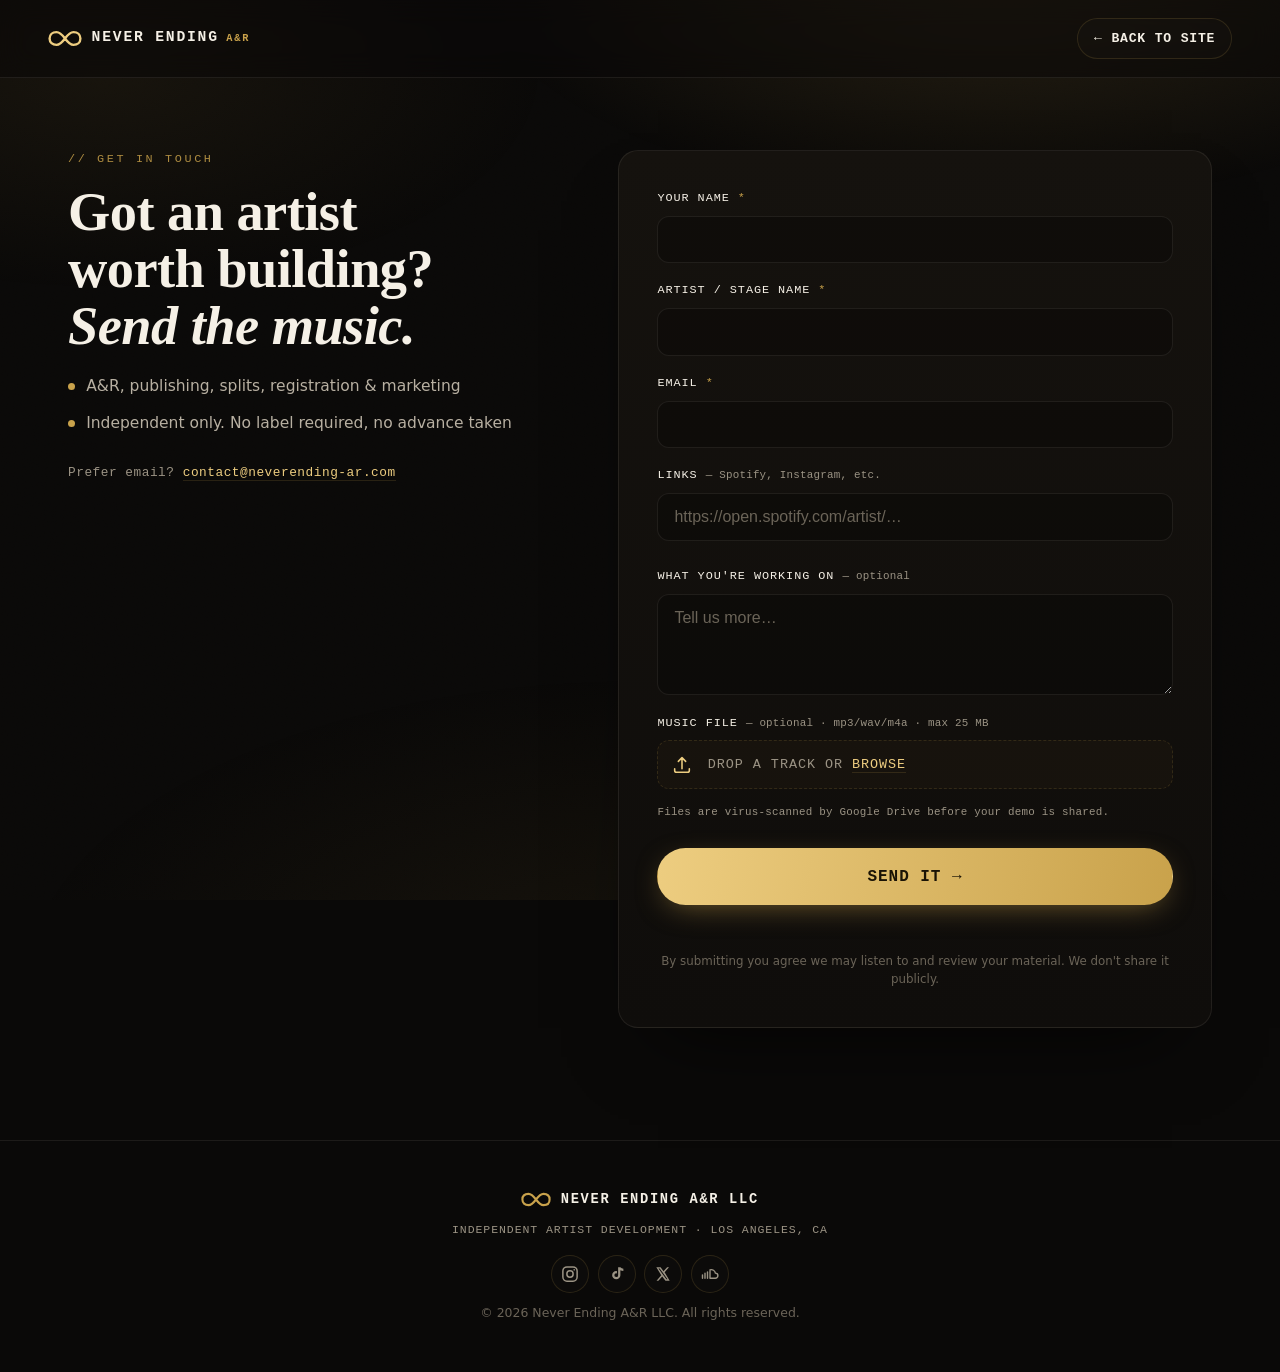
==== commit 94effd84: "bug fix" ====
--- a/contact.html
+++ b/contact.html
@@ -105,9 +105,8 @@
         <p class="kicker">// Get in touch</p>
         <h1 class="contact-title">Got an artist worth building?<br /><span class="serif-italic">Send the music.</span></h1>
         <ul class="contact-points">
-          <li><span class="cp-dot" aria-hidden="true"></span> A&amp;R, publishing, splits, registration &amp; marketing — the whole machine.</li>
-          <li><span class="cp-dot" aria-hidden="true"></span> Independent only. No label required, no advance taken.</li>
-          <li><span class="cp-dot" aria-hidden="true"></span> Based in Northeast LA · working everywhere.</li>
+          <li><span class="cp-dot" aria-hidden="true"></span> A&amp;R, publishing, splits, registration &amp; marketing</li>
+          <li><span class="cp-dot" aria-hidden="true"></span> Independent only. No label required, no advance taken</li>
         </ul>
         <p class="contact-alt">Prefer email? <a href="mailto:contact@neverending-ar.com?subject=Let%27s%20work%20—%20Never%20Ending%20A%26R">contact@neverending-ar.com</a></p>
       </div>
@@ -143,7 +142,7 @@
 
           <div class="field">
             <label for="f-message">What you're working on <span class="opt">— optional</span></label>
-            <textarea id="f-message" name="message" rows="4" placeholder="Tell me about the record, the rollout, the goal…"></textarea>
+            <textarea id="f-message" name="message" rows="4" placeholder="Tell us more…"></textarea>
           </div>
 
           <div class="field">
